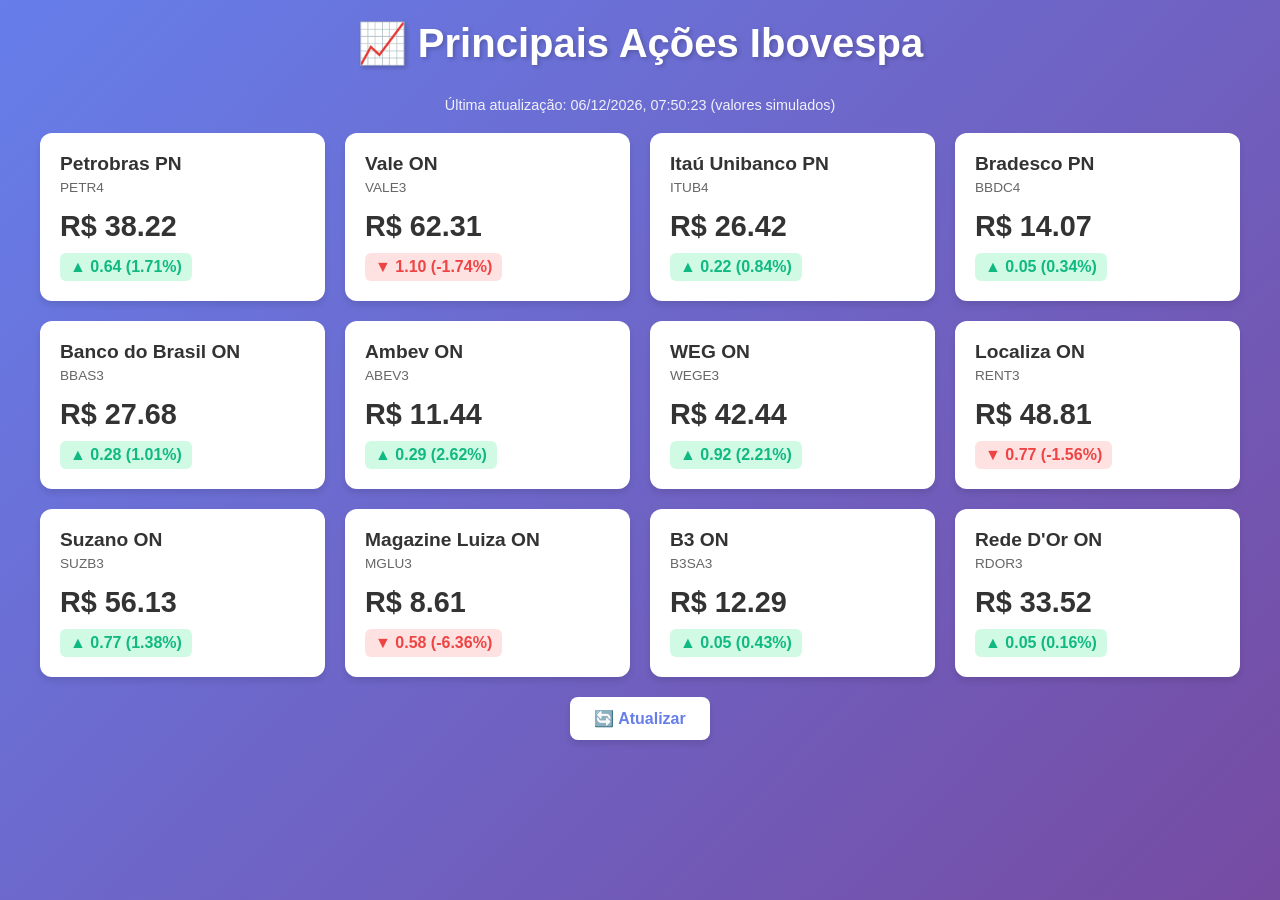
==== Project/web/index.html @ 2ed612e9 "Update Project" ====
<!DOCTYPE html>
<html lang="pt-BR">
<head>
    <meta charset="UTF-8">
    <meta name="viewport" content="width=device-width, initial-scale=1.0">
    <title>Principais Ações Ibovespa</title>
    <style>
        * {
            margin: 0;
            padding: 0;
            box-sizing: border-box;
        }

        body {
            font-family: -apple-system, BlinkMacSystemFont, 'Segoe UI', Roboto, Oxygen, Ubuntu, Cantarell, sans-serif;
            background: linear-gradient(135deg, #667eea 0%, #764ba2 100%);
            min-height: 100vh;
            padding: 20px;
        }

        .container {
            max-width: 1200px;
            margin: 0 auto;
        }

        h1 {
            color: white;
            text-align: center;
            margin-bottom: 30px;
            font-size: 2.5em;
            text-shadow: 2px 2px 4px rgba(0,0,0,0.2);
        }

        .last-update {
            color: rgba(255,255,255,0.9);
            text-align: center;
            margin-bottom: 20px;
            font-size: 0.9em;
        }

        .stocks-grid {
            display: grid;
            grid-template-columns: repeat(auto-fill, minmax(280px, 1fr));
            gap: 20px;
            margin-bottom: 20px;
        }

        .stock-card {
            background: white;
            border-radius: 12px;
            padding: 20px;
            box-shadow: 0 4px 6px rgba(0,0,0,0.1);
            transition: transform 0.2s, box-shadow 0.2s;
        }

        .stock-card:hover {
            transform: translateY(-5px);
            box-shadow: 0 8px 12px rgba(0,0,0,0.15);
        }

        .stock-symbol {
            font-size: 1.2em;
            font-weight: bold;
            color: #333;
            margin-bottom: 5px;
        }

        .stock-name {
            font-size: 0.85em;
            color: #666;
            margin-bottom: 15px;
        }

        .stock-price {
            font-size: 1.8em;
            font-weight: bold;
            color: #333;
            margin-bottom: 10px;
        }

        .stock-change {
            font-size: 1em;
            font-weight: 600;
            padding: 5px 10px;
            border-radius: 6px;
            display: inline-block;
        }

        .positive {
            color: #10b981;
            background: #d1fae5;
        }

        .negative {
            color: #ef4444;
            background: #fee2e2;
        }

        .loading {
            text-align: center;
            color: white;
            font-size: 1.2em;
            padding: 40px;
        }

        .error {
            background: #fee2e2;
            color: #991b1b;
            padding: 20px;
            border-radius: 12px;
            text-align: center;
            margin: 20px 0;
        }

        .spinner {
            border: 4px solid rgba(255,255,255,0.3);
            border-top: 4px solid white;
            border-radius: 50%;
            width: 40px;
            height: 40px;
            animation: spin 1s linear infinite;
            margin: 20px auto;
        }

        @keyframes spin {
            0% { transform: rotate(0deg); }
            100% { transform: rotate(360deg); }
        }

        .refresh-btn {
            background: white;
            color: #667eea;
            border: none;
            padding: 12px 24px;
            border-radius: 8px;
            font-size: 1em;
            font-weight: 600;
            cursor: pointer;
            display: block;
            margin: 20px auto;
            box-shadow: 0 4px 6px rgba(0,0,0,0.1);
            transition: all 0.2s;
        }

        .refresh-btn:hover {
            transform: translateY(-2px);
            box-shadow: 0 6px 8px rgba(0,0,0,0.15);
        }

        .refresh-btn:active {
            transform: translateY(0);
        }
    </style>
</head>
<body>
    <div class="container">
        <h1>📈 Principais Ações Ibovespa</h1>
        <div class="last-update" id="lastUpdate"></div>
        <div id="content">
            <div class="loading">
                <div class="spinner"></div>
                Carregando cotações...
            </div>
        </div>
        <button class="refresh-btn" onclick="loadStocks()">🔄 Atualizar</button>
    </div>

    <script>
        // Principais ações do Ibovespa com valores simulados
        const stocks = [
            { symbol: 'PETR4', name: 'Petrobras PN', price: 38.45, change: 0.87, changePercent: 2.31 },
            { symbol: 'VALE3', name: 'Vale ON', price: 62.18, change: -1.23, changePercent: -1.94 },
            { symbol: 'ITUB4', name: 'Itaú Unibanco PN', price: 26.54, change: 0.34, changePercent: 1.30 },
            { symbol: 'BBDC4', name: 'Bradesco PN', price: 13.87, change: -0.15, changePercent: -1.07 },
            { symbol: 'BBAS3', name: 'Banco do Brasil ON', price: 27.92, change: 0.52, changePercent: 1.90 },
            { symbol: 'ABEV3', name: 'Ambev ON', price: 11.23, change: 0.08, changePercent: 0.72 },
            { symbol: 'WEGE3', name: 'WEG ON', price: 42.67, change: 1.15, changePercent: 2.77 },
            { symbol: 'RENT3', name: 'Localiza ON', price: 48.91, change: -0.67, changePercent: -1.35 },
            { symbol: 'SUZB3', name: 'Suzano ON', price: 56.34, change: 0.98, changePercent: 1.77 },
            { symbol: 'MGLU3', name: 'Magazine Luiza ON', price: 8.76, change: -0.43, changePercent: -4.68 },
            { symbol: 'B3SA3', name: 'B3 ON', price: 12.45, change: 0.21, changePercent: 1.72 },
            { symbol: 'RDOR3', name: 'Rede D\'Or ON', price: 33.28, change: -0.19, changePercent: -0.57 }
        ];

        function loadStocks() {
            const content = document.getElementById('content');
            content.innerHTML = '<div class="loading"><div class="spinner"></div>Carregando cotações...</div>';

            // Simula um pequeno delay de carregamento
            setTimeout(() => {
                // Adiciona uma pequena variação aleatória aos valores
                const stockData = stocks.map(stock => {
                    const variation = (Math.random() - 0.5) * 0.5; // Variação de -0.25 a +0.25
                    const newPrice = stock.price + variation;
                    const newChange = stock.change + variation;
                    const newChangePercent = (newChange / (newPrice - newChange)) * 100;
                    
                    return {
                        ...stock,
                        price: newPrice,
                        change: newChange,
                        changePercent: newChangePercent
                    };
                });
                
                displayStocks(stockData);
                updateLastUpdate();
            }, 500);
        }

        function displayStocks(stockData) {
            const content = document.getElementById('content');
            
            const grid = document.createElement('div');
            grid.className = 'stocks-grid';

            stockData.forEach(stock => {
                const card = createStockCard(stock);
                grid.appendChild(card);
            });

            content.innerHTML = '';
            content.appendChild(grid);
        }

        function createStockCard(stock) {
            const card = document.createElement('div');
            card.className = 'stock-card';

            const isPositive = stock.change >= 0;

            card.innerHTML = `
                <div class="stock-symbol">${stock.name}</div>
                <div class="stock-name">${stock.symbol}</div>
                <div class="stock-price">R$ ${stock.price.toFixed(2)}</div>
                <div class="stock-change ${isPositive ? 'positive' : 'negative'}">
                    ${isPositive ? '▲' : '▼'} ${Math.abs(stock.change).toFixed(2)} (${stock.changePercent.toFixed(2)}%)
                </div>
            `;

            return card;
        }

        function updateLastUpdate() {
            const now = new Date();
            const formatted = now.toLocaleString('pt-BR', {
                day: '2-digit',
                month: '2-digit',
                year: 'numeric',
                hour: '2-digit',
                minute: '2-digit',
                second: '2-digit'
            });
            document.getElementById('lastUpdate').textContent = `Última atualização: ${formatted} (valores simulados)`;
        }

        // Carregar ao iniciar a página
        loadStocks();

        // Atualizar automaticamente a cada 10 segundos com pequenas variações
        setInterval(loadStocks, 10000);
    </script>
</body>
</html>
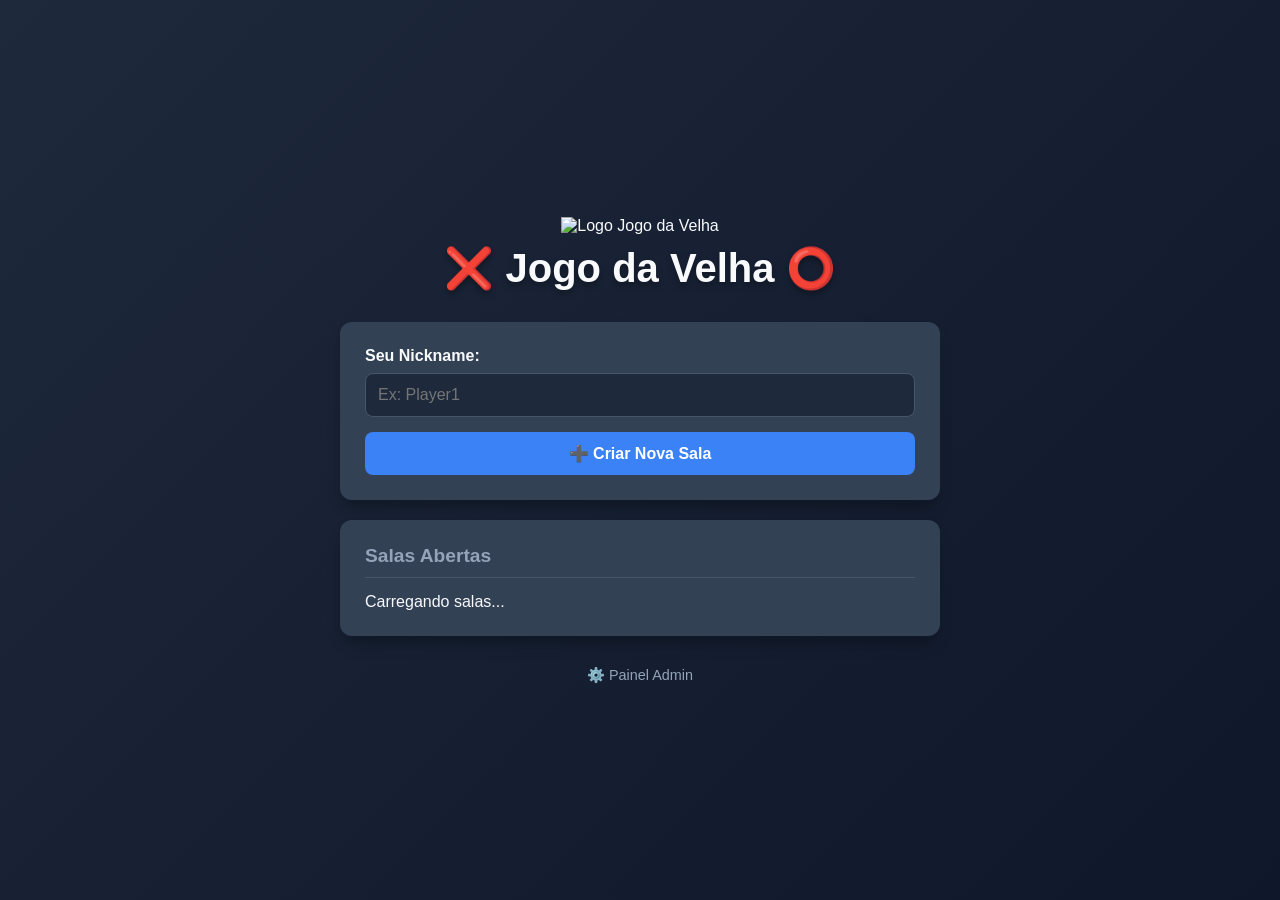
==== commit ef8010fe: "Update Unix Socket" ====
--- a/Project/web/index.html
+++ b/Project/web/index.html
@@ -1,264 +1,42 @@
 <!DOCTYPE html>
 <html lang="pt-BR">
+
 <head>
     <meta charset="UTF-8">
     <meta name="viewport" content="width=device-width, initial-scale=1.0">
-    <title>Principais Ações Ibovespa</title>
-    <style>
-        * {
-            margin: 0;
-            padding: 0;
-            box-sizing: border-box;
-        }
+    <title>Jogo da Velha em C</title>
+    <link rel="icon" type="imagem/png" href="img/game.png">
+    <link rel="stylesheet" href="css/index.css">
+</head>
 
-        body {
-            font-family: -apple-system, BlinkMacSystemFont, 'Segoe UI', Roboto, Oxygen, Ubuntu, Cantarell, sans-serif;
-            background: linear-gradient(135deg, #667eea 0%, #764ba2 100%);
-            min-height: 100vh;
-            padding: 20px;
-        }
-
-        .container {
-            max-width: 1200px;
-            margin: 0 auto;
-        }
-
-        h1 {
-            color: white;
-            text-align: center;
-            margin-bottom: 30px;
-            font-size: 2.5em;
-            text-shadow: 2px 2px 4px rgba(0,0,0,0.2);
-        }
-
-        .last-update {
-            color: rgba(255,255,255,0.9);
-            text-align: center;
-            margin-bottom: 20px;
-            font-size: 0.9em;
-        }
-
-        .stocks-grid {
-            display: grid;
-            grid-template-columns: repeat(auto-fill, minmax(280px, 1fr));
-            gap: 20px;
-            margin-bottom: 20px;
-        }
-
-        .stock-card {
-            background: white;
-            border-radius: 12px;
-            padding: 20px;
-            box-shadow: 0 4px 6px rgba(0,0,0,0.1);
-            transition: transform 0.2s, box-shadow 0.2s;
-        }
-
-        .stock-card:hover {
-            transform: translateY(-5px);
-            box-shadow: 0 8px 12px rgba(0,0,0,0.15);
-        }
-
-        .stock-symbol {
-            font-size: 1.2em;
-            font-weight: bold;
-            color: #333;
-            margin-bottom: 5px;
-        }
-
-        .stock-name {
-            font-size: 0.85em;
-            color: #666;
-            margin-bottom: 15px;
-        }
-
-        .stock-price {
-            font-size: 1.8em;
-            font-weight: bold;
-            color: #333;
-            margin-bottom: 10px;
-        }
-
-        .stock-change {
-            font-size: 1em;
-            font-weight: 600;
-            padding: 5px 10px;
-            border-radius: 6px;
-            display: inline-block;
-        }
-
-        .positive {
-            color: #10b981;
-            background: #d1fae5;
-        }
-
-        .negative {
-            color: #ef4444;
-            background: #fee2e2;
-        }
-
-        .loading {
-            text-align: center;
-            color: white;
-            font-size: 1.2em;
-            padding: 40px;
-        }
-
-        .error {
-            background: #fee2e2;
-            color: #991b1b;
-            padding: 20px;
-            border-radius: 12px;
-            text-align: center;
-            margin: 20px 0;
-        }
-
-        .spinner {
-            border: 4px solid rgba(255,255,255,0.3);
-            border-top: 4px solid white;
-            border-radius: 50%;
-            width: 40px;
-            height: 40px;
-            animation: spin 1s linear infinite;
-            margin: 20px auto;
-        }
-
-        @keyframes spin {
-            0% { transform: rotate(0deg); }
-            100% { transform: rotate(360deg); }
-        }
-
-        .refresh-btn {
-            background: white;
-            color: #667eea;
-            border: none;
-            padding: 12px 24px;
-            border-radius: 8px;
-            font-size: 1em;
-            font-weight: 600;
-            cursor: pointer;
-            display: block;
-            margin: 20px auto;
-            box-shadow: 0 4px 6px rgba(0,0,0,0.1);
-            transition: all 0.2s;
-        }
-
-        .refresh-btn:hover {
-            transform: translateY(-2px);
-            box-shadow: 0 6px 8px rgba(0,0,0,0.15);
-        }
-
-        .refresh-btn:active {
-            transform: translateY(0);
-        }
-    </style>
-</head>
 <body>
     <div class="container">
-        <h1>📈 Principais Ações Ibovespa</h1>
-        <div class="last-update" id="lastUpdate"></div>
-        <div id="content">
-            <div class="loading">
-                <div class="spinner"></div>
-                Carregando cotações...
+        <div style="text-align: center; margin-bottom: 10px;">
+            <img src="img/game.png" alt="Logo Jogo da Velha" style="width: 80px; height: auto;">
+        </div>
+        <h1>❌ Jogo da Velha ⭕</h1>
+
+        <div class="panel">
+            <div class="input-group">
+                <label for="playerName">Seu Nickname:</label>
+                <input type="text" id="playerName" placeholder="Ex: Player1" required>
+            </div>
+            <button class="btn-primary" onclick="criarSala()">➕ Criar Nova Sala</button>
+        </div>
+
+        <div class="panel">
+            <h2>Salas Abertas</h2>
+            <div id="roomList" class="room-grid">
+                <div class="loading">Carregando salas...</div>
             </div>
         </div>
-        <button class="refresh-btn" onclick="loadStocks()">🔄 Atualizar</button>
+
+        <div class="admin-link">
+            <a href="editor" class="btn-secondary">⚙️ Painel Admin</a>
+        </div>
     </div>
 
-    <script>
-        // Principais ações do Ibovespa com valores simulados
-        const stocks = [
-            { symbol: 'PETR4', name: 'Petrobras PN', price: 38.45, change: 0.87, changePercent: 2.31 },
-            { symbol: 'VALE3', name: 'Vale ON', price: 62.18, change: -1.23, changePercent: -1.94 },
-            { symbol: 'ITUB4', name: 'Itaú Unibanco PN', price: 26.54, change: 0.34, changePercent: 1.30 },
-            { symbol: 'BBDC4', name: 'Bradesco PN', price: 13.87, change: -0.15, changePercent: -1.07 },
-            { symbol: 'BBAS3', name: 'Banco do Brasil ON', price: 27.92, change: 0.52, changePercent: 1.90 },
-            { symbol: 'ABEV3', name: 'Ambev ON', price: 11.23, change: 0.08, changePercent: 0.72 },
-            { symbol: 'WEGE3', name: 'WEG ON', price: 42.67, change: 1.15, changePercent: 2.77 },
-            { symbol: 'RENT3', name: 'Localiza ON', price: 48.91, change: -0.67, changePercent: -1.35 },
-            { symbol: 'SUZB3', name: 'Suzano ON', price: 56.34, change: 0.98, changePercent: 1.77 },
-            { symbol: 'MGLU3', name: 'Magazine Luiza ON', price: 8.76, change: -0.43, changePercent: -4.68 },
-            { symbol: 'B3SA3', name: 'B3 ON', price: 12.45, change: 0.21, changePercent: 1.72 },
-            { symbol: 'RDOR3', name: 'Rede D\'Or ON', price: 33.28, change: -0.19, changePercent: -0.57 }
-        ];
+    <script src="js/index.js"></script>
+</body>
 
-        function loadStocks() {
-            const content = document.getElementById('content');
-            content.innerHTML = '<div class="loading"><div class="spinner"></div>Carregando cotações...</div>';
-
-            // Simula um pequeno delay de carregamento
-            setTimeout(() => {
-                // Adiciona uma pequena variação aleatória aos valores
-                const stockData = stocks.map(stock => {
-                    const variation = (Math.random() - 0.5) * 0.5; // Variação de -0.25 a +0.25
-                    const newPrice = stock.price + variation;
-                    const newChange = stock.change + variation;
-                    const newChangePercent = (newChange / (newPrice - newChange)) * 100;
-                    
-                    return {
-                        ...stock,
-                        price: newPrice,
-                        change: newChange,
-                        changePercent: newChangePercent
-                    };
-                });
-                
-                displayStocks(stockData);
-                updateLastUpdate();
-            }, 500);
-        }
-
-        function displayStocks(stockData) {
-            const content = document.getElementById('content');
-            
-            const grid = document.createElement('div');
-            grid.className = 'stocks-grid';
-
-            stockData.forEach(stock => {
-                const card = createStockCard(stock);
-                grid.appendChild(card);
-            });
-
-            content.innerHTML = '';
-            content.appendChild(grid);
-        }
-
-        function createStockCard(stock) {
-            const card = document.createElement('div');
-            card.className = 'stock-card';
-
-            const isPositive = stock.change >= 0;
-
-            card.innerHTML = `
-                <div class="stock-symbol">${stock.name}</div>
-                <div class="stock-name">${stock.symbol}</div>
-                <div class="stock-price">R$ ${stock.price.toFixed(2)}</div>
-                <div class="stock-change ${isPositive ? 'positive' : 'negative'}">
-                    ${isPositive ? '▲' : '▼'} ${Math.abs(stock.change).toFixed(2)} (${stock.changePercent.toFixed(2)}%)
-                </div>
-            `;
-
-            return card;
-        }
-
-        function updateLastUpdate() {
-            const now = new Date();
-            const formatted = now.toLocaleString('pt-BR', {
-                day: '2-digit',
-                month: '2-digit',
-                year: 'numeric',
-                hour: '2-digit',
-                minute: '2-digit',
-                second: '2-digit'
-            });
-            document.getElementById('lastUpdate').textContent = `Última atualização: ${formatted} (valores simulados)`;
-        }
-
-        // Carregar ao iniciar a página
-        loadStocks();
-
-        // Atualizar automaticamente a cada 10 segundos com pequenas variações
-        setInterval(loadStocks, 10000);
-    </script>
-</body>
-</html>
+</html>
--- a/Project/web/css/index.css
+++ b/Project/web/css/index.css
@@ -0,0 +1,130 @@
+* {
+    margin: 0;
+    padding: 0;
+    box-sizing: border-box;
+}
+
+body {
+    font-family: -apple-system, BlinkMacSystemFont, 'Segoe UI', Roboto, sans-serif;
+    background: linear-gradient(135deg, #1e293b 0%, #0f172a 100%);
+    color: #f8fafc;
+    min-height: 100vh;
+    padding: 20px;
+    display: flex;
+    justify-content: center;
+    align-items: center;
+}
+
+.container {
+    width: 100%;
+    max-width: 600px;
+}
+
+h1 {
+    text-align: center;
+    margin-bottom: 30px;
+    font-size: 2.5em;
+    text-shadow: 0 4px 6px rgba(0, 0, 0, 0.3);
+}
+
+.panel {
+    background: #334155;
+    padding: 25px;
+    border-radius: 12px;
+    margin-bottom: 20px;
+    box-shadow: 0 10px 15px -3px rgba(0, 0, 0, 0.3);
+}
+
+.panel h2 {
+    margin-bottom: 15px;
+    font-size: 1.2em;
+    color: #94a3b8;
+    border-bottom: 1px solid #475569;
+    padding-bottom: 10px;
+}
+
+.input-group {
+    margin-bottom: 15px;
+}
+
+.input-group label {
+    display: block;
+    margin-bottom: 8px;
+    font-weight: bold;
+}
+
+.input-group input {
+    width: 100%;
+    padding: 12px;
+    border-radius: 8px;
+    border: 1px solid #475569;
+    background: #1e293b;
+    color: white;
+    font-size: 1em;
+}
+
+button {
+    width: 100%;
+    padding: 12px;
+    border-radius: 8px;
+    border: none;
+    font-size: 1em;
+    font-weight: bold;
+    cursor: pointer;
+    transition: 0.2s;
+}
+
+.btn-primary {
+    background: #3b82f6;
+    color: white;
+}
+
+.btn-primary:hover {
+    background: #2563eb;
+}
+
+.room-grid {
+    display: flex;
+    flex-direction: column;
+    gap: 10px;
+}
+
+.room-card {
+    background: #1e293b;
+    padding: 15px;
+    border-radius: 8px;
+    display: flex;
+    justify-content: space-between;
+    align-items: center;
+    border: 1px solid #475569;
+}
+
+.room-info {
+    font-weight: bold;
+}
+
+.btn-join {
+    background: #10b981;
+    color: white;
+    padding: 8px 15px;
+    width: auto;
+}
+
+.btn-join:hover {
+    background: #059669;
+}
+
+.admin-link {
+    text-align: center;
+    margin-top: 30px;
+}
+
+.btn-secondary {
+    color: #94a3b8;
+    text-decoration: none;
+    font-size: 0.9em;
+}
+
+.btn-secondary:hover {
+    color: white;
+}
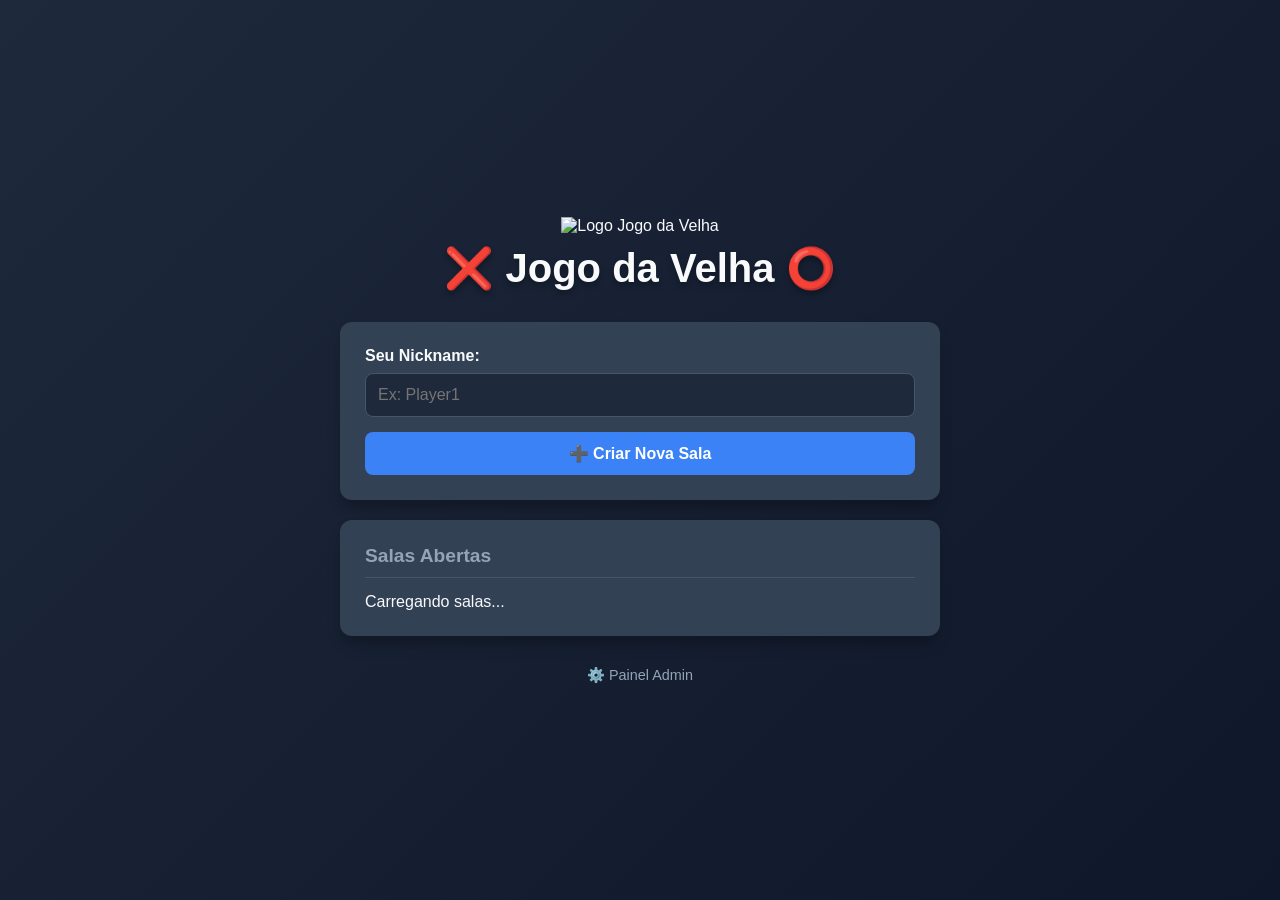
==== commit 78841bca: "Update Finalizando Versão 1" ====
--- a/Project/web/index.html
+++ b/Project/web/index.html
@@ -1,42 +1,61 @@
-<!DOCTYPE html>
+<!doctype html>
 <html lang="pt-BR">
+	<head>
+		<meta charset="UTF-8" />
+		<meta name="viewport" content="width=device-width, initial-scale=1.0" />
+		<meta name="author" content="Gabriel Frigo" />
+		<title>Jogo da Velha em C</title>
 
-<head>
-    <meta charset="UTF-8">
-    <meta name="viewport" content="width=device-width, initial-scale=1.0">
-    <title>Jogo da Velha em C</title>
-    <link rel="icon" type="imagem/png" href="img/game.png">
-    <link rel="stylesheet" href="css/index.css">
-</head>
+		<!-- Open Graph Meta Tags -->
+		<meta property="og:title" content="Jogo da Velha em C" />
+		<meta
+			property="og:description"
+			content="Um jogo da velha online multiplayer feito inteiramente em C usando Unix Sockets e um backend RESTful autoritário."
+		/>
+		<meta property="og:image" content="https://game.gabriefrigo.dev.br/img/game.png" />
+		<meta property="og:type" content="website" />
+		<meta property="og:locale" content="pt_BR" />
+		<link rel="icon" type="imagem/png" href="img/game.png" />
+		<link rel="stylesheet" href="css/index.css" />
+	</head>
 
-<body>
-    <div class="container">
-        <div style="text-align: center; margin-bottom: 10px;">
-            <img src="img/game.png" alt="Logo Jogo da Velha" style="width: 80px; height: auto;">
-        </div>
-        <h1>❌ Jogo da Velha ⭕</h1>
+	<body>
+		<div class="container">
+			<div style="text-align: center; margin-bottom: 10px">
+				<img
+					src="img/game.png"
+					alt="Logo Jogo da Velha"
+					style="width: 80px; height: auto"
+				/>
+			</div>
+			<h1>❌ Jogo da Velha ⭕</h1>
 
-        <div class="panel">
-            <div class="input-group">
-                <label for="playerName">Seu Nickname:</label>
-                <input type="text" id="playerName" placeholder="Ex: Player1" required>
-            </div>
-            <button class="btn-primary" onclick="criarSala()">➕ Criar Nova Sala</button>
-        </div>
+			<div class="panel">
+				<div class="input-group">
+					<label for="playerName">Seu Nickname:</label>
+					<input
+						type="text"
+						id="playerName"
+						placeholder="Ex: Player1"
+						maxlength="32"
+						required
+					/>
+				</div>
+				<button class="btn-primary" onclick="criarSala()">➕ Criar Nova Sala</button>
+			</div>
 
-        <div class="panel">
-            <h2>Salas Abertas</h2>
-            <div id="roomList" class="room-grid">
-                <div class="loading">Carregando salas...</div>
-            </div>
-        </div>
+			<div class="panel">
+				<h2>Salas Abertas</h2>
+				<div id="roomList" class="room-grid">
+					<div class="loading">Carregando salas...</div>
+				</div>
+			</div>
 
-        <div class="admin-link">
-            <a href="editor" class="btn-secondary">⚙️ Painel Admin</a>
-        </div>
-    </div>
+			<div class="admin-link">
+				<a href="editor" class="btn-secondary">⚙️ Painel Admin</a>
+			</div>
+		</div>
 
-    <script src="js/index.js"></script>
-</body>
-
-</html>+		<script src="js/index.js"></script>
+	</body>
+</html>
--- a/Project/web/css/index.css
+++ b/Project/web/css/index.css
@@ -1,130 +1,130 @@
 * {
-    margin: 0;
-    padding: 0;
-    box-sizing: border-box;
+	margin: 0;
+	padding: 0;
+	box-sizing: border-box;
 }
 
 body {
-    font-family: -apple-system, BlinkMacSystemFont, 'Segoe UI', Roboto, sans-serif;
-    background: linear-gradient(135deg, #1e293b 0%, #0f172a 100%);
-    color: #f8fafc;
-    min-height: 100vh;
-    padding: 20px;
-    display: flex;
-    justify-content: center;
-    align-items: center;
+	font-family: -apple-system, BlinkMacSystemFont, "Segoe UI", Roboto, sans-serif;
+	background: linear-gradient(135deg, #1e293b 0%, #0f172a 100%);
+	color: #f8fafc;
+	min-height: 100vh;
+	padding: 20px;
+	display: flex;
+	justify-content: center;
+	align-items: center;
 }
 
 .container {
-    width: 100%;
-    max-width: 600px;
+	width: 100%;
+	max-width: 600px;
 }
 
 h1 {
-    text-align: center;
-    margin-bottom: 30px;
-    font-size: 2.5em;
-    text-shadow: 0 4px 6px rgba(0, 0, 0, 0.3);
+	text-align: center;
+	margin-bottom: 30px;
+	font-size: 2.5em;
+	text-shadow: 0 4px 6px rgba(0, 0, 0, 0.3);
 }
 
 .panel {
-    background: #334155;
-    padding: 25px;
-    border-radius: 12px;
-    margin-bottom: 20px;
-    box-shadow: 0 10px 15px -3px rgba(0, 0, 0, 0.3);
+	background: #334155;
+	padding: 25px;
+	border-radius: 12px;
+	margin-bottom: 20px;
+	box-shadow: 0 10px 15px -3px rgba(0, 0, 0, 0.3);
 }
 
 .panel h2 {
-    margin-bottom: 15px;
-    font-size: 1.2em;
-    color: #94a3b8;
-    border-bottom: 1px solid #475569;
-    padding-bottom: 10px;
+	margin-bottom: 15px;
+	font-size: 1.2em;
+	color: #94a3b8;
+	border-bottom: 1px solid #475569;
+	padding-bottom: 10px;
 }
 
 .input-group {
-    margin-bottom: 15px;
+	margin-bottom: 15px;
 }
 
 .input-group label {
-    display: block;
-    margin-bottom: 8px;
-    font-weight: bold;
+	display: block;
+	margin-bottom: 8px;
+	font-weight: bold;
 }
 
 .input-group input {
-    width: 100%;
-    padding: 12px;
-    border-radius: 8px;
-    border: 1px solid #475569;
-    background: #1e293b;
-    color: white;
-    font-size: 1em;
+	width: 100%;
+	padding: 12px;
+	border-radius: 8px;
+	border: 1px solid #475569;
+	background: #1e293b;
+	color: white;
+	font-size: 1em;
 }
 
 button {
-    width: 100%;
-    padding: 12px;
-    border-radius: 8px;
-    border: none;
-    font-size: 1em;
-    font-weight: bold;
-    cursor: pointer;
-    transition: 0.2s;
+	width: 100%;
+	padding: 12px;
+	border-radius: 8px;
+	border: none;
+	font-size: 1em;
+	font-weight: bold;
+	cursor: pointer;
+	transition: 0.2s;
 }
 
 .btn-primary {
-    background: #3b82f6;
-    color: white;
+	background: #3b82f6;
+	color: white;
 }
 
 .btn-primary:hover {
-    background: #2563eb;
+	background: #2563eb;
 }
 
 .room-grid {
-    display: flex;
-    flex-direction: column;
-    gap: 10px;
+	display: flex;
+	flex-direction: column;
+	gap: 10px;
 }
 
 .room-card {
-    background: #1e293b;
-    padding: 15px;
-    border-radius: 8px;
-    display: flex;
-    justify-content: space-between;
-    align-items: center;
-    border: 1px solid #475569;
+	background: #1e293b;
+	padding: 15px;
+	border-radius: 8px;
+	display: flex;
+	justify-content: space-between;
+	align-items: center;
+	border: 1px solid #475569;
 }
 
 .room-info {
-    font-weight: bold;
+	font-weight: bold;
 }
 
 .btn-join {
-    background: #10b981;
-    color: white;
-    padding: 8px 15px;
-    width: auto;
+	background: #10b981;
+	color: white;
+	padding: 8px 15px;
+	width: auto;
 }
 
 .btn-join:hover {
-    background: #059669;
+	background: #059669;
 }
 
 .admin-link {
-    text-align: center;
-    margin-top: 30px;
+	text-align: center;
+	margin-top: 30px;
 }
 
 .btn-secondary {
-    color: #94a3b8;
-    text-decoration: none;
-    font-size: 0.9em;
+	color: #94a3b8;
+	text-decoration: none;
+	font-size: 0.9em;
 }
 
 .btn-secondary:hover {
-    color: white;
-}+	color: white;
+}
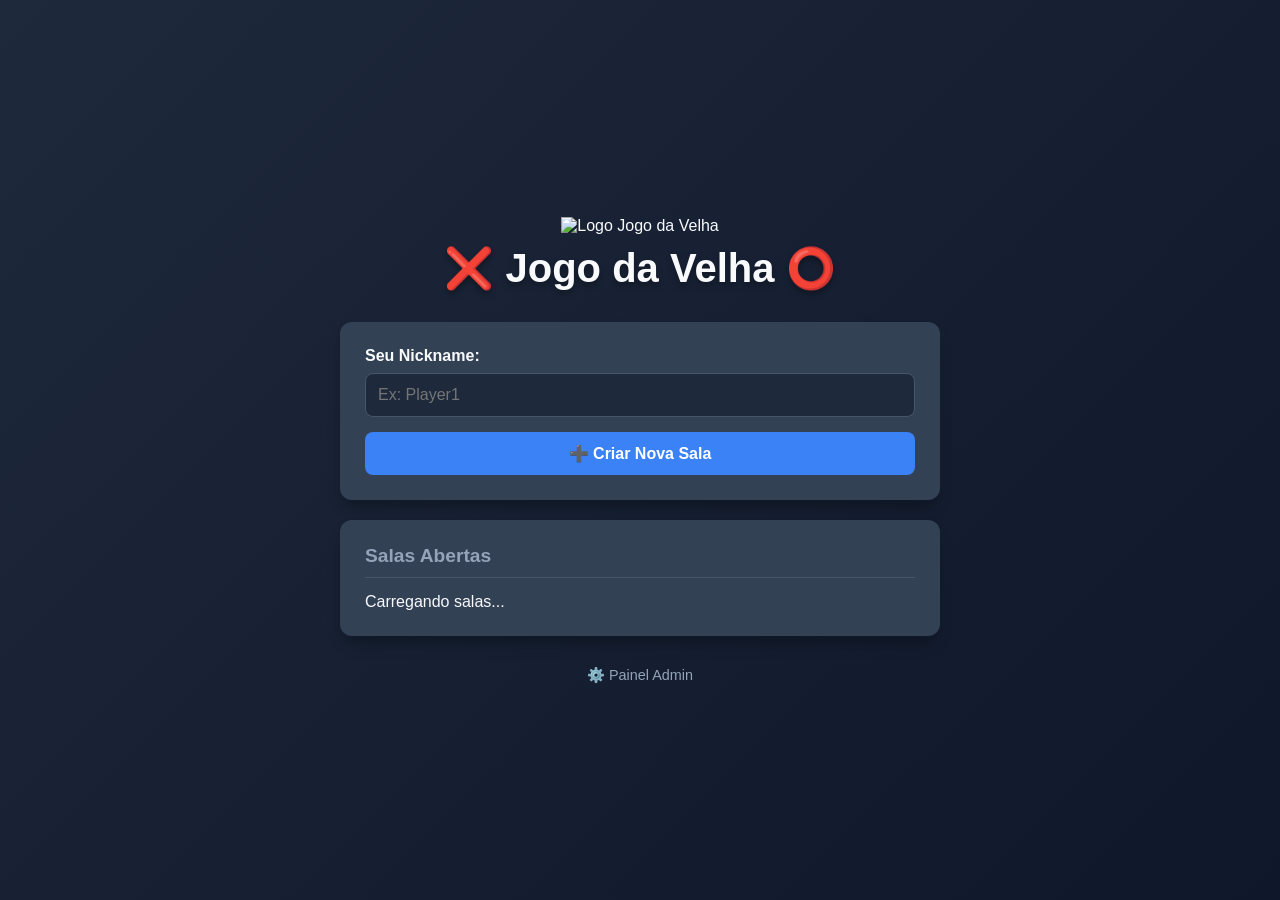
==== commit 8f8d387a: "Update Open Graph" ====
--- a/Project/web/index.html
+++ b/Project/web/index.html
@@ -12,7 +12,7 @@
 			property="og:description"
 			content="Um jogo da velha online multiplayer feito inteiramente em C usando Unix Sockets e um backend RESTful autoritário."
 		/>
-		<meta property="og:image" content="https://game.gabriefrigo.dev.br/img/game.png" />
+		<meta property="og:image" content="https://game.gabrielfrigo.dev.br/img/game.png" />
 		<meta property="og:type" content="website" />
 		<meta property="og:locale" content="pt_BR" />
 		<link rel="icon" type="imagem/png" href="img/game.png" />
